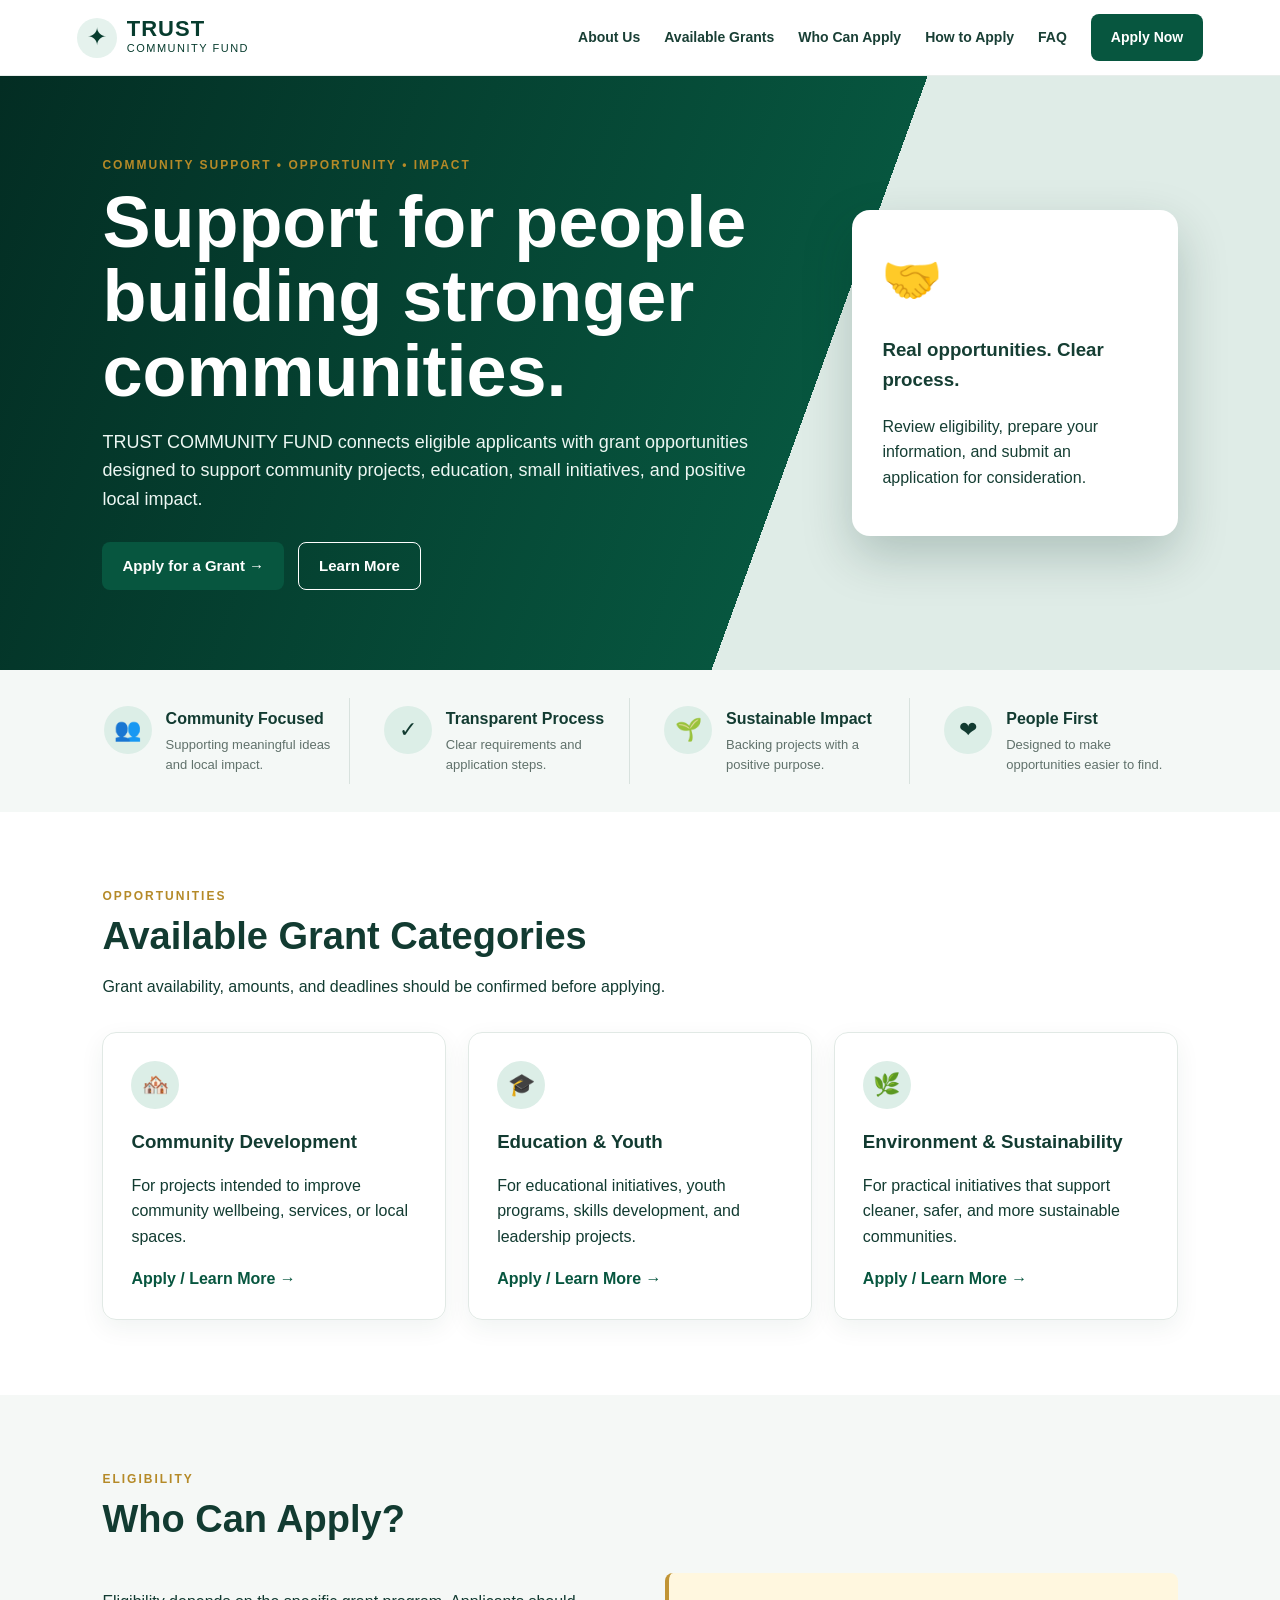
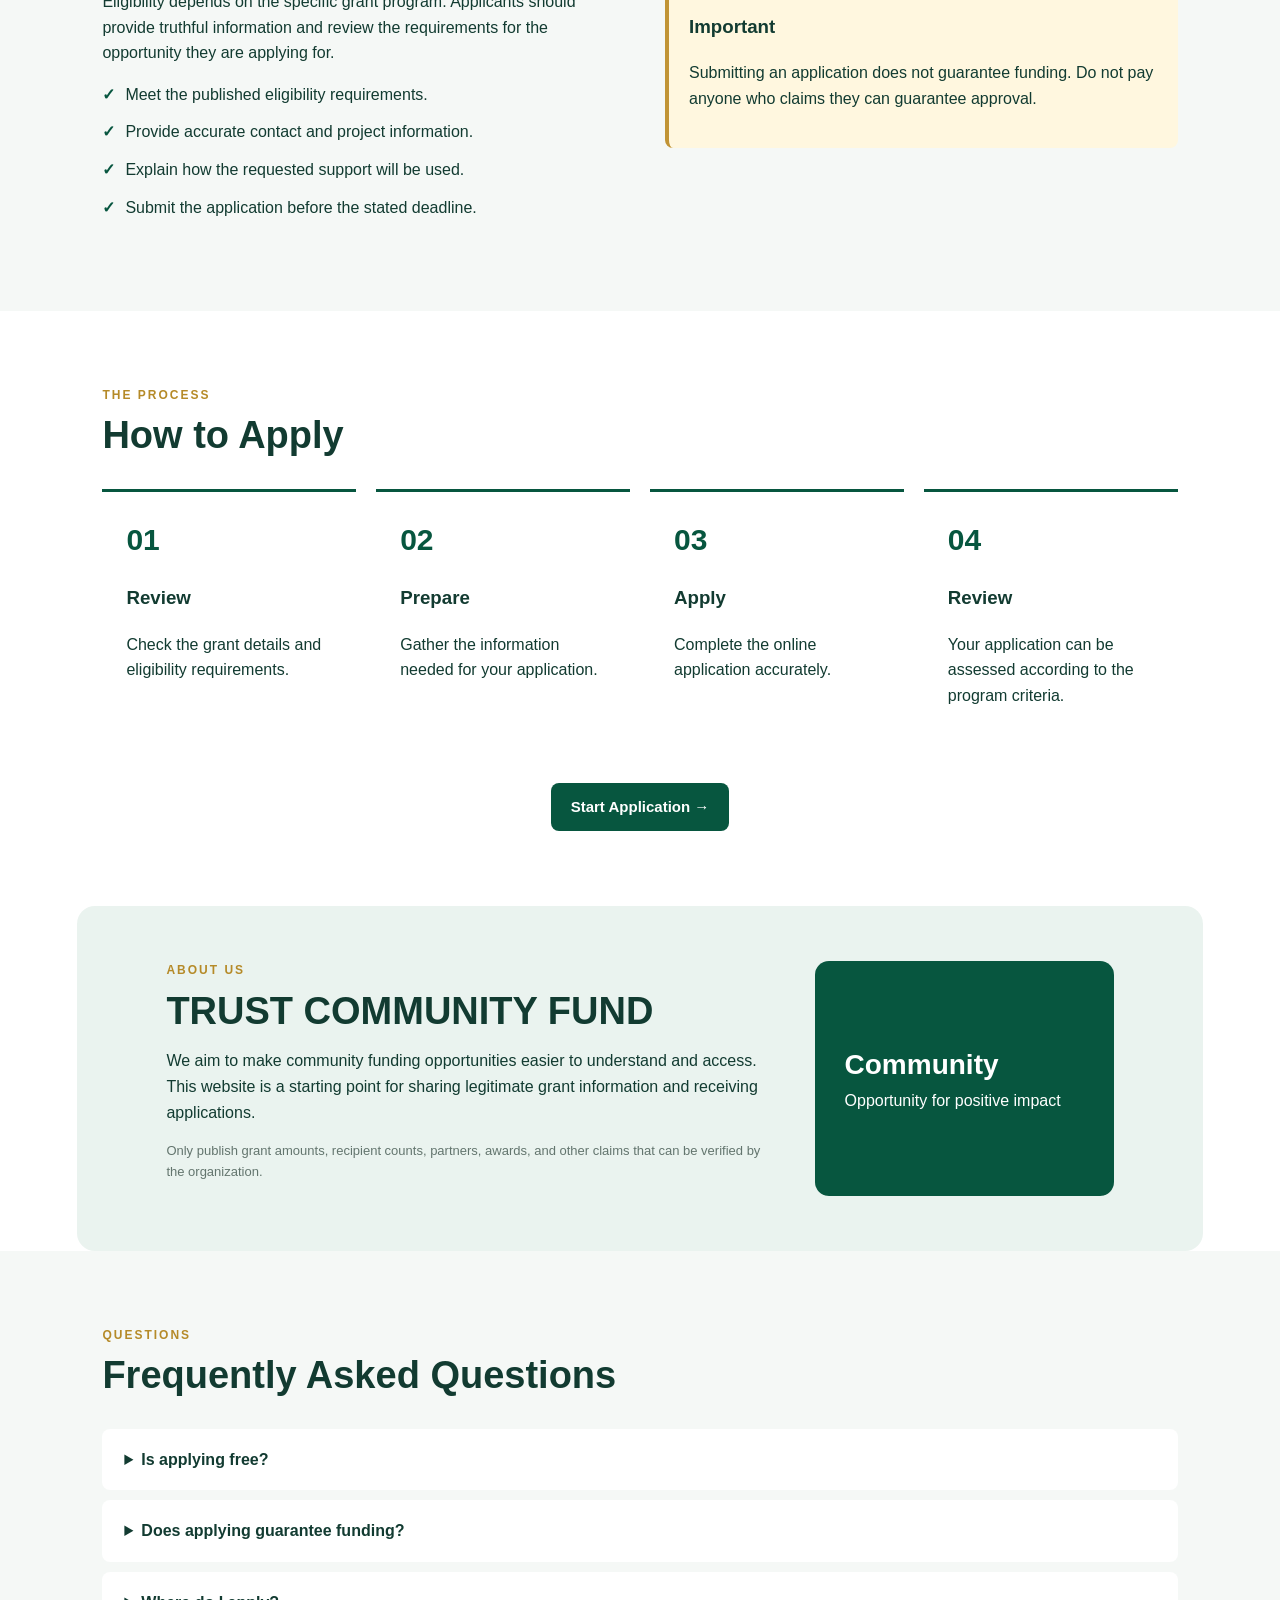
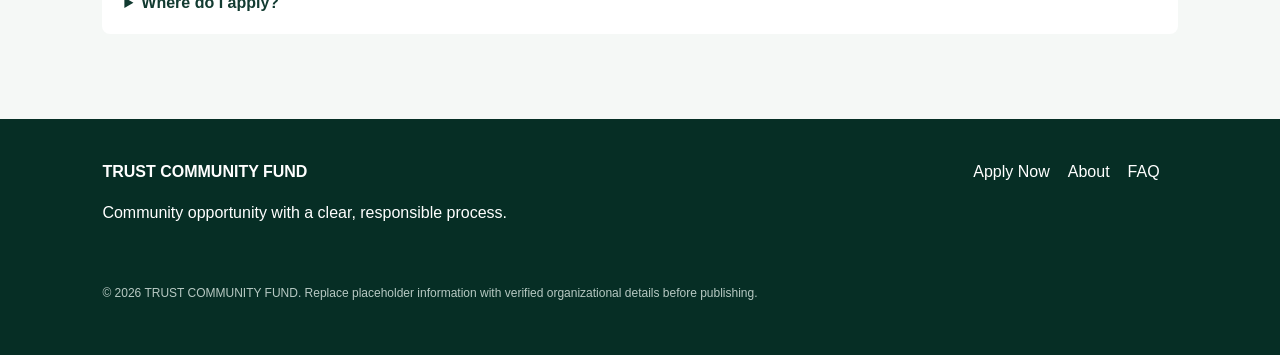
==== index.html @ 3b3b75ef "Add TRUST COMMUNITY FUND website Initial website files for TRUST COMMUNITY FUND, including the homep" ====
<!DOCTYPE html>
<html lang="en">
<head>
  <meta charset="UTF-8">
  <meta name="viewport" content="width=device-width, initial-scale=1.0">
  <title>TRUST COMMUNITY FUND | Community Grants</title>
  <link rel="stylesheet" href="style.css">
</head>
<body>
  <header class="site-header">
    <a class="brand" href="index.html">
      <span class="brand-mark">✦</span>
      <span><strong>TRUST</strong><small>COMMUNITY FUND</small></span>
    </a>
    <button class="menu-btn" aria-label="Open menu">☰</button>
    <nav>
      <a href="#about">About Us</a>
      <a href="#grants">Available Grants</a>
      <a href="#eligibility">Who Can Apply</a>
      <a href="#how">How to Apply</a>
      <a href="#faq">FAQ</a>
      <a class="nav-apply" href="apply.html">Apply Now</a>
    </nav>
  </header>

  <main>
    <section class="hero">
      <div class="hero-copy">
        <p class="eyebrow">COMMUNITY SUPPORT • OPPORTUNITY • IMPACT</p>
        <h1>Support for people building stronger communities.</h1>
        <p class="hero-text">TRUST COMMUNITY FUND connects eligible applicants with grant opportunities designed to support community projects, education, small initiatives, and positive local impact.</p>
        <div class="hero-actions">
          <a class="btn primary" href="apply.html">Apply for a Grant →</a>
          <a class="btn secondary" href="#about">Learn More</a>
        </div>
      </div>
      <div class="hero-card">
        <span class="hero-icon">🤝</span>
        <h3>Real opportunities. Clear process.</h3>
        <p>Review eligibility, prepare your information, and submit an application for consideration.</p>
      </div>
    </section>

    <section class="values">
      <div><span>👥</span><div><b>Community Focused</b><p>Supporting meaningful ideas and local impact.</p></div></div>
      <div><span>✓</span><div><b>Transparent Process</b><p>Clear requirements and application steps.</p></div></div>
      <div><span>🌱</span><div><b>Sustainable Impact</b><p>Backing projects with a positive purpose.</p></div></div>
      <div><span>❤</span><div><b>People First</b><p>Designed to make opportunities easier to find.</p></div></div>
    </section>

    <section id="grants" class="section">
      <div class="section-heading">
        <p class="eyebrow">OPPORTUNITIES</p>
        <h2>Available Grant Categories</h2>
        <p>Grant availability, amounts, and deadlines should be confirmed before applying.</p>
      </div>
      <div class="cards">
        <article class="card"><div class="card-icon">🏘️</div><h3>Community Development</h3><p>For projects intended to improve community wellbeing, services, or local spaces.</p><a href="apply.html">Apply / Learn More →</a></article>
        <article class="card"><div class="card-icon">🎓</div><h3>Education & Youth</h3><p>For educational initiatives, youth programs, skills development, and leadership projects.</p><a href="apply.html">Apply / Learn More →</a></article>
        <article class="card"><div class="card-icon">🌿</div><h3>Environment & Sustainability</h3><p>For practical initiatives that support cleaner, safer, and more sustainable communities.</p><a href="apply.html">Apply / Learn More →</a></article>
      </div>
    </section>

    <section id="eligibility" class="section light">
      <div class="section-heading">
        <p class="eyebrow">ELIGIBILITY</p>
        <h2>Who Can Apply?</h2>
      </div>
      <div class="two-col">
        <div>
          <p>Eligibility depends on the specific grant program. Applicants should provide truthful information and review the requirements for the opportunity they are applying for.</p>
          <ul class="checks">
            <li>Meet the published eligibility requirements.</li>
            <li>Provide accurate contact and project information.</li>
            <li>Explain how the requested support will be used.</li>
            <li>Submit the application before the stated deadline.</li>
          </ul>
        </div>
        <div class="notice">
          <h3>Important</h3>
          <p>Submitting an application does not guarantee funding. Do not pay anyone who claims they can guarantee approval.</p>
        </div>
      </div>
    </section>

    <section id="how" class="section">
      <div class="section-heading">
        <p class="eyebrow">THE PROCESS</p>
        <h2>How to Apply</h2>
      </div>
      <div class="steps">
        <div><strong>01</strong><h3>Review</h3><p>Check the grant details and eligibility requirements.</p></div>
        <div><strong>02</strong><h3>Prepare</h3><p>Gather the information needed for your application.</p></div>
        <div><strong>03</strong><h3>Apply</h3><p>Complete the online application accurately.</p></div>
        <div><strong>04</strong><h3>Review</h3><p>Your application can be assessed according to the program criteria.</p></div>
      </div>
      <div class="center"><a class="btn primary" href="apply.html">Start Application →</a></div>
    </section>

    <section id="about" class="about">
      <div>
        <p class="eyebrow">ABOUT US</p>
        <h2>TRUST COMMUNITY FUND</h2>
        <p>We aim to make community funding opportunities easier to understand and access. This website is a starting point for sharing legitimate grant information and receiving applications.</p>
        <p class="small">Only publish grant amounts, recipient counts, partners, awards, and other claims that can be verified by the organization.</p>
      </div>
      <div class="about-stat"><b>Community</b><span>Opportunity for positive impact</span></div>
    </section>

    <section id="faq" class="section light">
      <div class="section-heading"><p class="eyebrow">QUESTIONS</p><h2>Frequently Asked Questions</h2></div>
      <details><summary>Is applying free?</summary><p>A legitimate grant application should clearly state any fees. Do not send money to someone promising guaranteed approval.</p></details>
      <details><summary>Does applying guarantee funding?</summary><p>No. Applications should be reviewed against the published criteria.</p></details>
      <details><summary>Where do I apply?</summary><p>Use the official application page linked from the “Apply Now” buttons on this website.</p></details>
    </section>
  </main>

  <footer>
    <div><strong>TRUST COMMUNITY FUND</strong><p>Community opportunity with a clear, responsible process.</p></div>
    <div><a href="apply.html">Apply Now</a><a href="#about">About</a><a href="#faq">FAQ</a></div>
    <p class="copyright">© 2026 TRUST COMMUNITY FUND. Replace placeholder information with verified organizational details before publishing.</p>
  </footer>
  <script src="script.js"></script>
</body>
</html>
---- style.css ----
*{box-sizing:border-box}html{scroll-behavior:smooth}body{margin:0;font-family:Inter,Arial,sans-serif;color:#123b31;background:#fff;line-height:1.6}.site-header{height:76px;padding:0 6%;display:flex;align-items:center;justify-content:space-between;border-bottom:1px solid #e8eeeb;background:#fff;position:sticky;top:0;z-index:10}.brand{display:flex;align-items:center;gap:10px;color:#073c2e;text-decoration:none}.brand-mark{width:40px;height:40px;border-radius:50%;background:#e5f2ed;display:grid;place-items:center;font-size:24px}.brand strong{display:block;font-size:22px;letter-spacing:1px;line-height:1}.brand small{display:block;font-size:11px;letter-spacing:1.5px}.site-header nav{display:flex;align-items:center;gap:24px}.site-header nav a{color:#193f35;text-decoration:none;font-weight:600;font-size:14px}.nav-apply,.btn.primary{background:#07563f;color:#fff!important;padding:12px 20px;border-radius:8px}.menu-btn{display:none;background:none;border:0;font-size:24px}.hero{min-height:520px;padding:80px 8%;display:flex;align-items:center;gap:50px;background:linear-gradient(110deg,#032d23 0%,#07563f 62%,#dfece7 62%);color:#fff}.hero-copy{max-width:700px}.eyebrow{font-size:12px;letter-spacing:2px;font-weight:800;color:#b58a28;margin:0 0 10px}.hero h1{font-size:clamp(42px,6vw,72px);line-height:1.03;margin:0 0 20px}.hero-text{font-size:18px;max-width:650px;color:#edf7f3}.hero-actions{display:flex;gap:14px;margin-top:28px}.btn{display:inline-block;text-decoration:none;border:0;cursor:pointer;font-weight:800;font-size:15px}.btn.secondary{color:#fff;border:1px solid #fff;padding:11px 20px;border-radius:8px}.hero-card{max-width:360px;background:#fff;color:#153e33;padding:30px;border-radius:18px;box-shadow:0 20px 50px #002c2338}.hero-icon{font-size:48px}.values{display:grid;grid-template-columns:repeat(4,1fr);gap:20px;padding:28px 7%;background:#f4f8f6}.values>div{display:flex;gap:14px;align-items:flex-start;padding:8px 14px;border-right:1px solid #d8e2de}.values>div:last-child{border:0}.values span,.card-icon{width:48px;height:48px;border-radius:50%;display:grid;place-items:center;background:#dceee7;flex:none;font-size:22px}.values p{margin:3px 0 0;font-size:13px;color:#60716b}.section{padding:75px 8%}.section-heading{max-width:700px;margin-bottom:32px}.section h2,.about h2{font-size:38px;line-height:1.1;margin:0 0 12px}.cards{display:grid;grid-template-columns:repeat(3,1fr);gap:22px}.card{border:1px solid #e1e9e5;border-radius:14px;padding:28px;box-shadow:0 8px 25px #153e3310}.card h3{margin:18px 0 8px}.card a{color:#07563f;font-weight:800;text-decoration:none}.light{background:#f5f8f6}.two-col{display:grid;grid-template-columns:1fr 1fr;gap:50px;align-items:start}.checks{padding:0;list-style:none}.checks li{margin:12px 0}.checks li:before{content:"✓";font-weight:bold;margin-right:10px;color:#07563f}.notice{background:#fff7df;border-left:4px solid #c19435;padding:20px;border-radius:8px}.steps{display:grid;grid-template-columns:repeat(4,1fr);gap:20px}.steps>div{padding:24px;border-top:3px solid #07563f}.steps strong{font-size:30px;color:#07563f}.center{text-align:center;margin-top:35px}.about{margin:0 6%;padding:55px 7%;border-radius:18px;background:#eaf3ef;display:grid;grid-template-columns:2fr 1fr;gap:50px}.about-stat{background:#07563f;color:#fff;border-radius:14px;padding:30px;display:flex;flex-direction:column;justify-content:center}.about-stat b{font-size:28px}.small{font-size:13px;color:#63756e}.section details{background:#fff;margin:10px 0;padding:18px 22px;border-radius:8px}.section summary{cursor:pointer;font-weight:800}.section details p{margin-bottom:0}footer{padding:40px 8%;background:#062e25;color:#fff;display:flex;justify-content:space-between;gap:30px;flex-wrap:wrap}footer a{color:#fff;margin-right:18px;text-decoration:none}.copyright{width:100%;font-size:12px;color:#b7c9c3}.apply-hero{padding:70px 8%;background:#eaf3ef}.apply-hero h1{font-size:52px;margin:0}.form-wrap{padding:55px 8%;max-width:1000px;margin:auto}.form-wrap form{background:#fff;border:1px solid #e0e8e4;border-radius:16px;padding:35px;box-shadow:0 10px 30px #153e3310}.form-wrap h2{margin-top:0;padding-top:10px}.form-grid{display:grid;grid-template-columns:1fr 1fr;gap:20px}label{display:block;font-weight:700;margin:15px 0}input,select,textarea{width:100%;margin-top:7px;padding:13px;border:1px solid #cfdad5;border-radius:7px;font:inherit}.consent{display:flex;gap:10px;align-items:flex-start}.consent input{width:auto;margin-top:6px}.form-message{font-weight:700;color:#07563f}@media(max-width:850px){.site-header nav{display:none}.menu-btn{display:block}.hero{padding:55px 7%;background:#07563f;flex-direction:column;align-items:flex-start}.values,.cards,.steps{grid-template-columns:1fr 1fr}.two-col,.about{grid-template-columns:1fr}.site-header{padding:0 5%}}@media(max-width:560px){.values,.cards,.steps,.form-grid{grid-template-columns:1fr}.hero h1{font-size:44px}.section{padding:55px 6%}.about{margin:0 4%;padding:35px 6%}.form-wrap{padding:35px 5%}.form-wrap form{padding:22px}}
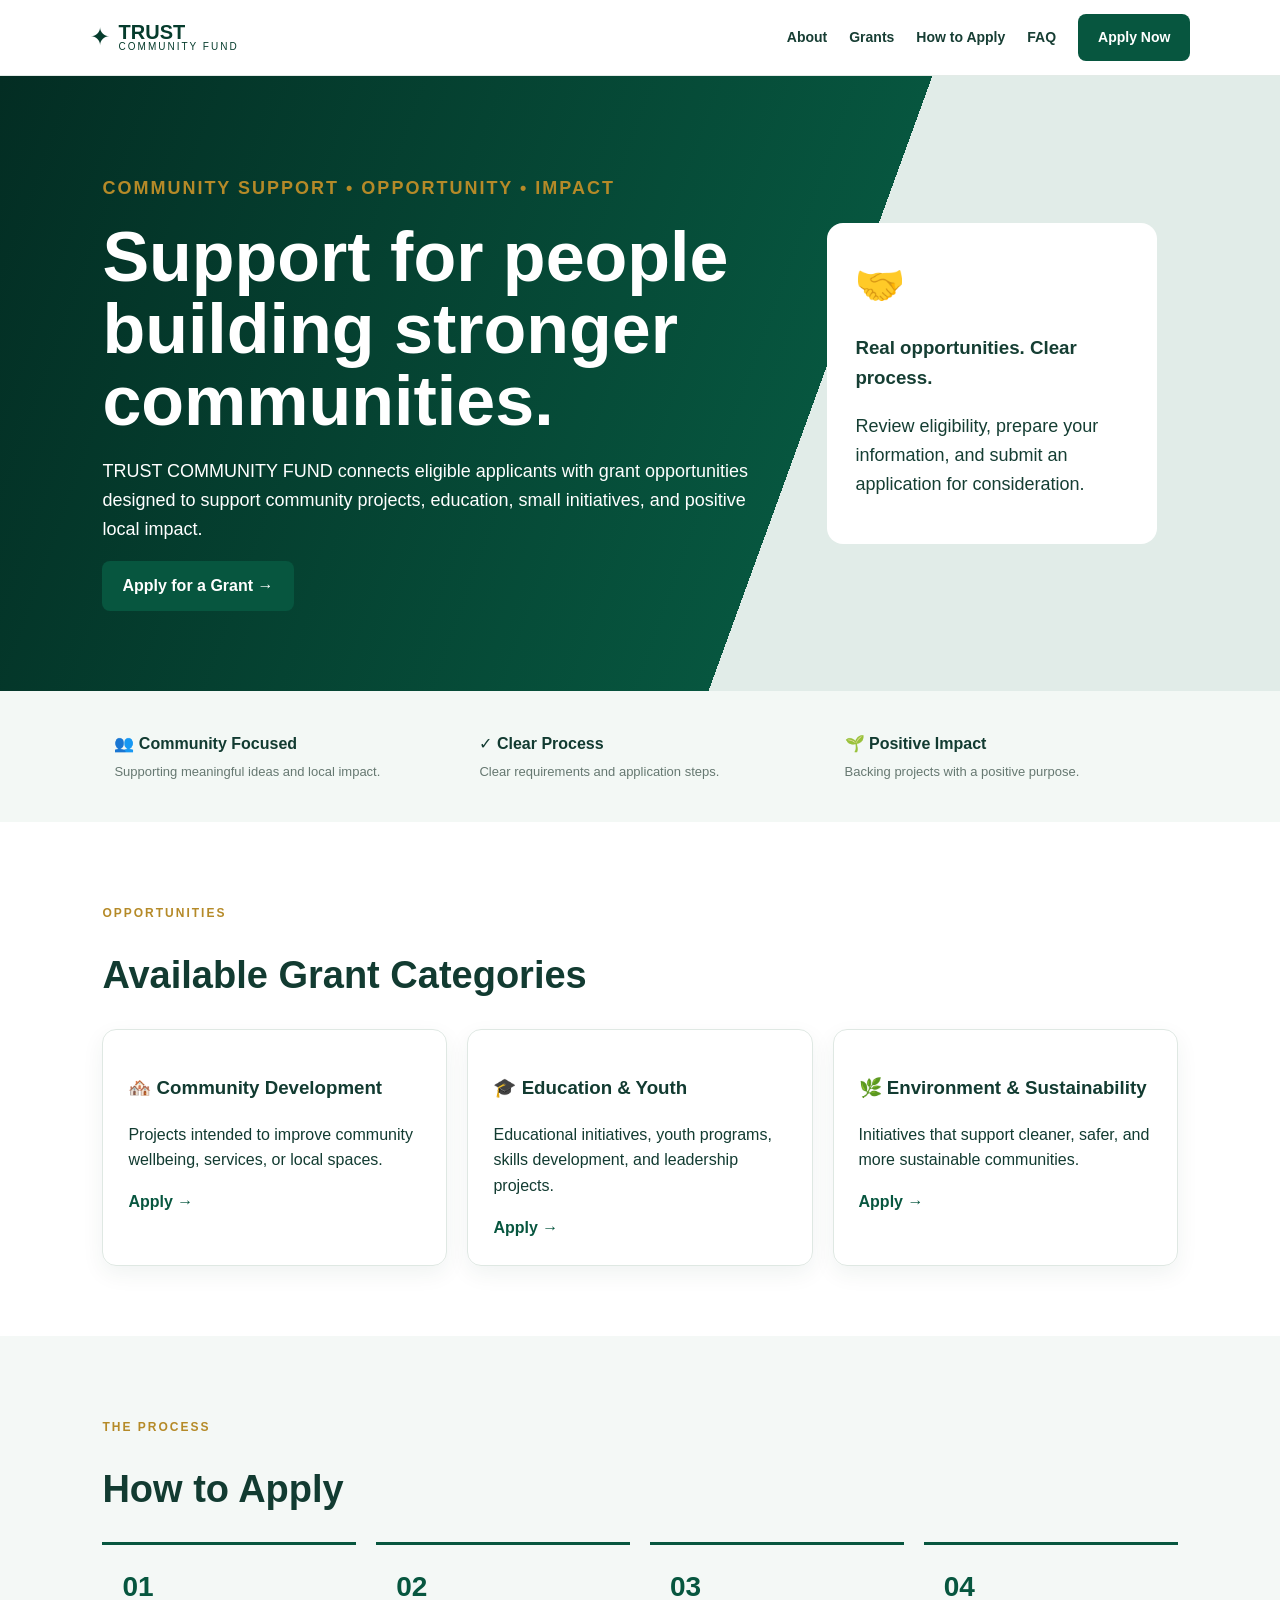
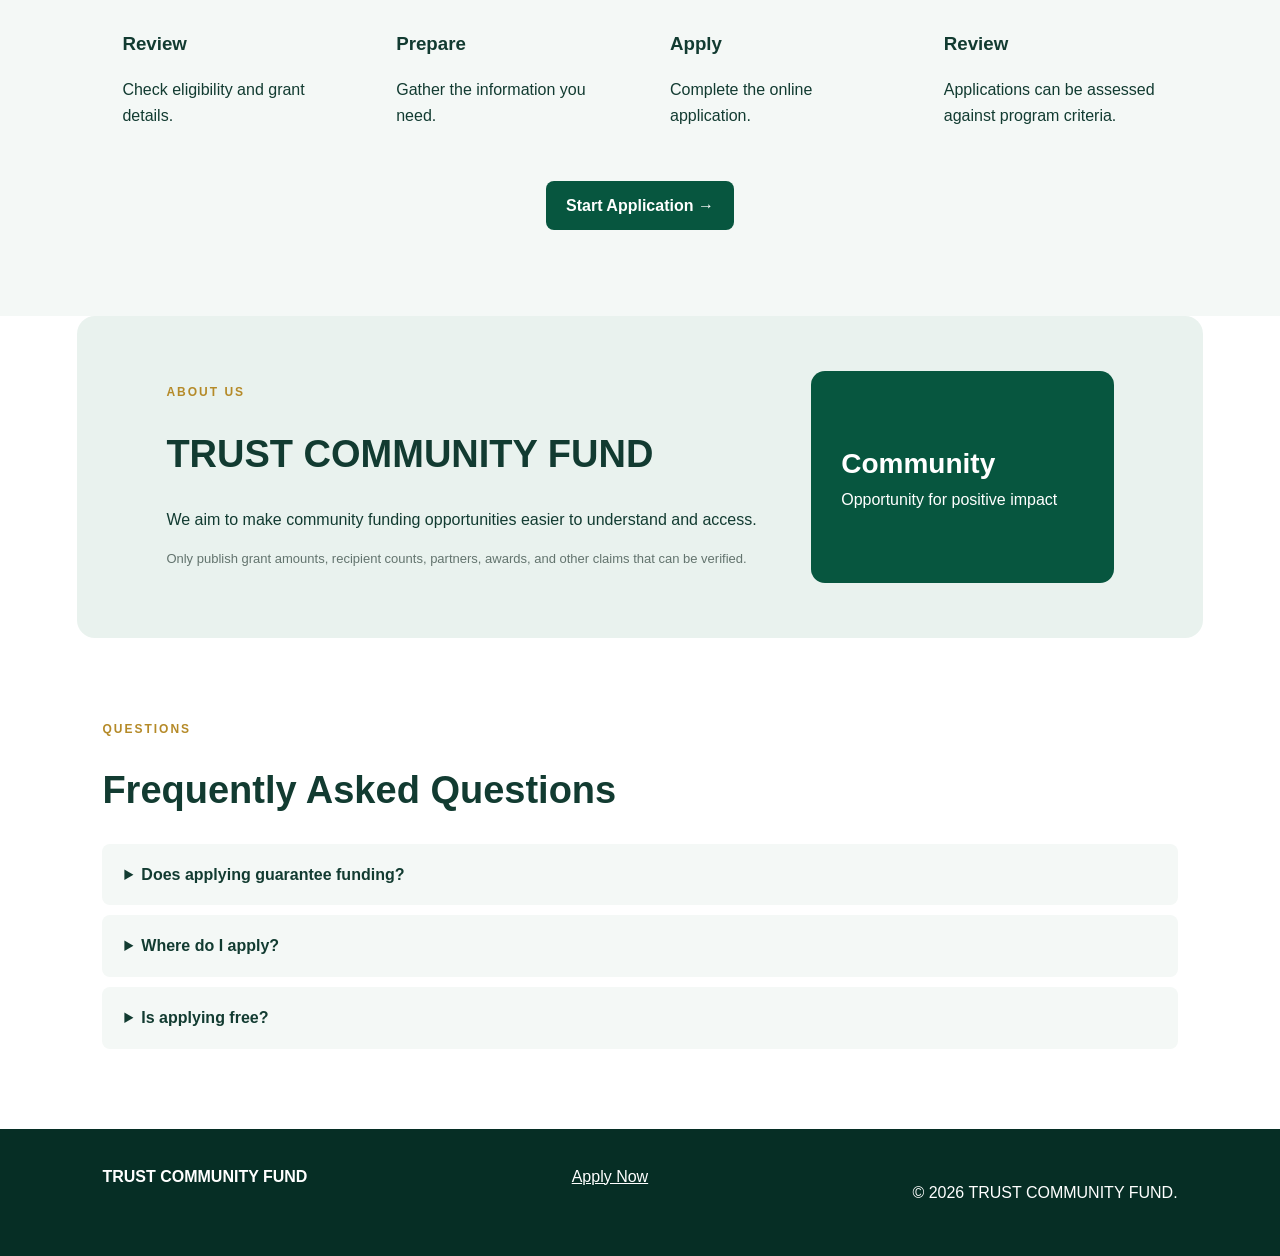
==== commit b17d93b9: "Add TRUST COMMUNITY FUND website" ====
--- a/index.html
+++ b/index.html
@@ -1,125 +1,12 @@
-<!DOCTYPE html>
-<html lang="en">
-<head>
-  <meta charset="UTF-8">
-  <meta name="viewport" content="width=device-width, initial-scale=1.0">
-  <title>TRUST COMMUNITY FUND | Community Grants</title>
-  <link rel="stylesheet" href="style.css">
-</head>
+<!doctype html>
+<html lang="en"><head><meta charset="utf-8"><meta name="viewport" content="width=device-width,initial-scale=1"><title>TRUST COMMUNITY FUND</title><link rel="stylesheet" href="style.css"></head>
 <body>
-  <header class="site-header">
-    <a class="brand" href="index.html">
-      <span class="brand-mark">✦</span>
-      <span><strong>TRUST</strong><small>COMMUNITY FUND</small></span>
-    </a>
-    <button class="menu-btn" aria-label="Open menu">☰</button>
-    <nav>
-      <a href="#about">About Us</a>
-      <a href="#grants">Available Grants</a>
-      <a href="#eligibility">Who Can Apply</a>
-      <a href="#how">How to Apply</a>
-      <a href="#faq">FAQ</a>
-      <a class="nav-apply" href="apply.html">Apply Now</a>
-    </nav>
-  </header>
-
-  <main>
-    <section class="hero">
-      <div class="hero-copy">
-        <p class="eyebrow">COMMUNITY SUPPORT • OPPORTUNITY • IMPACT</p>
-        <h1>Support for people building stronger communities.</h1>
-        <p class="hero-text">TRUST COMMUNITY FUND connects eligible applicants with grant opportunities designed to support community projects, education, small initiatives, and positive local impact.</p>
-        <div class="hero-actions">
-          <a class="btn primary" href="apply.html">Apply for a Grant →</a>
-          <a class="btn secondary" href="#about">Learn More</a>
-        </div>
-      </div>
-      <div class="hero-card">
-        <span class="hero-icon">🤝</span>
-        <h3>Real opportunities. Clear process.</h3>
-        <p>Review eligibility, prepare your information, and submit an application for consideration.</p>
-      </div>
-    </section>
-
-    <section class="values">
-      <div><span>👥</span><div><b>Community Focused</b><p>Supporting meaningful ideas and local impact.</p></div></div>
-      <div><span>✓</span><div><b>Transparent Process</b><p>Clear requirements and application steps.</p></div></div>
-      <div><span>🌱</span><div><b>Sustainable Impact</b><p>Backing projects with a positive purpose.</p></div></div>
-      <div><span>❤</span><div><b>People First</b><p>Designed to make opportunities easier to find.</p></div></div>
-    </section>
-
-    <section id="grants" class="section">
-      <div class="section-heading">
-        <p class="eyebrow">OPPORTUNITIES</p>
-        <h2>Available Grant Categories</h2>
-        <p>Grant availability, amounts, and deadlines should be confirmed before applying.</p>
-      </div>
-      <div class="cards">
-        <article class="card"><div class="card-icon">🏘️</div><h3>Community Development</h3><p>For projects intended to improve community wellbeing, services, or local spaces.</p><a href="apply.html">Apply / Learn More →</a></article>
-        <article class="card"><div class="card-icon">🎓</div><h3>Education & Youth</h3><p>For educational initiatives, youth programs, skills development, and leadership projects.</p><a href="apply.html">Apply / Learn More →</a></article>
-        <article class="card"><div class="card-icon">🌿</div><h3>Environment & Sustainability</h3><p>For practical initiatives that support cleaner, safer, and more sustainable communities.</p><a href="apply.html">Apply / Learn More →</a></article>
-      </div>
-    </section>
-
-    <section id="eligibility" class="section light">
-      <div class="section-heading">
-        <p class="eyebrow">ELIGIBILITY</p>
-        <h2>Who Can Apply?</h2>
-      </div>
-      <div class="two-col">
-        <div>
-          <p>Eligibility depends on the specific grant program. Applicants should provide truthful information and review the requirements for the opportunity they are applying for.</p>
-          <ul class="checks">
-            <li>Meet the published eligibility requirements.</li>
-            <li>Provide accurate contact and project information.</li>
-            <li>Explain how the requested support will be used.</li>
-            <li>Submit the application before the stated deadline.</li>
-          </ul>
-        </div>
-        <div class="notice">
-          <h3>Important</h3>
-          <p>Submitting an application does not guarantee funding. Do not pay anyone who claims they can guarantee approval.</p>
-        </div>
-      </div>
-    </section>
-
-    <section id="how" class="section">
-      <div class="section-heading">
-        <p class="eyebrow">THE PROCESS</p>
-        <h2>How to Apply</h2>
-      </div>
-      <div class="steps">
-        <div><strong>01</strong><h3>Review</h3><p>Check the grant details and eligibility requirements.</p></div>
-        <div><strong>02</strong><h3>Prepare</h3><p>Gather the information needed for your application.</p></div>
-        <div><strong>03</strong><h3>Apply</h3><p>Complete the online application accurately.</p></div>
-        <div><strong>04</strong><h3>Review</h3><p>Your application can be assessed according to the program criteria.</p></div>
-      </div>
-      <div class="center"><a class="btn primary" href="apply.html">Start Application →</a></div>
-    </section>
-
-    <section id="about" class="about">
-      <div>
-        <p class="eyebrow">ABOUT US</p>
-        <h2>TRUST COMMUNITY FUND</h2>
-        <p>We aim to make community funding opportunities easier to understand and access. This website is a starting point for sharing legitimate grant information and receiving applications.</p>
-        <p class="small">Only publish grant amounts, recipient counts, partners, awards, and other claims that can be verified by the organization.</p>
-      </div>
-      <div class="about-stat"><b>Community</b><span>Opportunity for positive impact</span></div>
-    </section>
-
-    <section id="faq" class="section light">
-      <div class="section-heading"><p class="eyebrow">QUESTIONS</p><h2>Frequently Asked Questions</h2></div>
-      <details><summary>Is applying free?</summary><p>A legitimate grant application should clearly state any fees. Do not send money to someone promising guaranteed approval.</p></details>
-      <details><summary>Does applying guarantee funding?</summary><p>No. Applications should be reviewed against the published criteria.</p></details>
-      <details><summary>Where do I apply?</summary><p>Use the official application page linked from the “Apply Now” buttons on this website.</p></details>
-    </section>
-  </main>
-
-  <footer>
-    <div><strong>TRUST COMMUNITY FUND</strong><p>Community opportunity with a clear, responsible process.</p></div>
-    <div><a href="apply.html">Apply Now</a><a href="#about">About</a><a href="#faq">FAQ</a></div>
-    <p class="copyright">© 2026 TRUST COMMUNITY FUND. Replace placeholder information with verified organizational details before publishing.</p>
-  </footer>
-  <script src="script.js"></script>
-</body>
-</html>
+<header><a class="brand" href="index.html">✦ <span><b>TRUST</b><small>COMMUNITY FUND</small></span></a><nav><a href="#about">About</a><a href="#grants">Grants</a><a href="#how">How to Apply</a><a href="#faq">FAQ</a><a class="navbtn" href="apply.html">Apply Now</a></nav></header>
+<section class="hero"><div><p class="eyebrow">COMMUNITY SUPPORT • OPPORTUNITY • IMPACT</p><h1>Support for people building stronger communities.</h1><p>TRUST COMMUNITY FUND connects eligible applicants with grant opportunities designed to support community projects, education, small initiatives, and positive local impact.</p><a class="btn" href="apply.html">Apply for a Grant →</a></div><aside>🤝<h3>Real opportunities. Clear process.</h3><p>Review eligibility, prepare your information, and submit an application for consideration.</p></aside></section>
+<section class="features"><div>👥 <b>Community Focused</b><span>Supporting meaningful ideas and local impact.</span></div><div>✓ <b>Clear Process</b><span>Clear requirements and application steps.</span></div><div>🌱 <b>Positive Impact</b><span>Backing projects with a positive purpose.</span></div></section>
+<section id="grants" class="section"><p class="eyebrow">OPPORTUNITIES</p><h2>Available Grant Categories</h2><div class="cards"><article><h3>🏘️ Community Development</h3><p>Projects intended to improve community wellbeing, services, or local spaces.</p><a href="apply.html">Apply →</a></article><article><h3>🎓 Education & Youth</h3><p>Educational initiatives, youth programs, skills development, and leadership projects.</p><a href="apply.html">Apply →</a></article><article><h3>🌿 Environment & Sustainability</h3><p>Initiatives that support cleaner, safer, and more sustainable communities.</p><a href="apply.html">Apply →</a></article></div></section>
+<section id="how" class="section light"><p class="eyebrow">THE PROCESS</p><h2>How to Apply</h2><div class="steps"><div><b>01</b><h3>Review</h3><p>Check eligibility and grant details.</p></div><div><b>02</b><h3>Prepare</h3><p>Gather the information you need.</p></div><div><b>03</b><h3>Apply</h3><p>Complete the online application.</p></div><div><b>04</b><h3>Review</h3><p>Applications can be assessed against program criteria.</p></div></div><p class="center"><a class="btn" href="apply.html">Start Application →</a></p></section>
+<section id="about" class="about"><div><p class="eyebrow">ABOUT US</p><h2>TRUST COMMUNITY FUND</h2><p>We aim to make community funding opportunities easier to understand and access.</p><p class="note">Only publish grant amounts, recipient counts, partners, awards, and other claims that can be verified.</p></div><div class="impact"><b>Community</b><span>Opportunity for positive impact</span></div></section>
+<section id="faq" class="section"><p class="eyebrow">QUESTIONS</p><h2>Frequently Asked Questions</h2><details><summary>Does applying guarantee funding?</summary><p>No. Applications should be reviewed against published criteria.</p></details><details><summary>Where do I apply?</summary><p>Use the Apply Now button to open the official application form.</p></details><details><summary>Is applying free?</summary><p>Never pay anyone who claims they can guarantee approval.</p></details></section>
+<footer><b>TRUST COMMUNITY FUND</b><a href="apply.html">Apply Now</a><p>© 2026 TRUST COMMUNITY FUND.</p></footer>
+</body></html>
--- a/style.css
+++ b/style.css
@@ -1 +1 @@
-*{box-sizing:border-box}html{scroll-behavior:smooth}body{margin:0;font-family:Inter,Arial,sans-serif;color:#123b31;background:#fff;line-height:1.6}.site-header{height:76px;padding:0 6%;display:flex;align-items:center;justify-content:space-between;border-bottom:1px solid #e8eeeb;background:#fff;position:sticky;top:0;z-index:10}.brand{display:flex;align-items:center;gap:10px;color:#073c2e;text-decoration:none}.brand-mark{width:40px;height:40px;border-radius:50%;background:#e5f2ed;display:grid;place-items:center;font-size:24px}.brand strong{display:block;font-size:22px;letter-spacing:1px;line-height:1}.brand small{display:block;font-size:11px;letter-spacing:1.5px}.site-header nav{display:flex;align-items:center;gap:24px}.site-header nav a{color:#193f35;text-decoration:none;font-weight:600;font-size:14px}.nav-apply,.btn.primary{background:#07563f;color:#fff!important;padding:12px 20px;border-radius:8px}.menu-btn{display:none;background:none;border:0;font-size:24px}.hero{min-height:520px;padding:80px 8%;display:flex;align-items:center;gap:50px;background:linear-gradient(110deg,#032d23 0%,#07563f 62%,#dfece7 62%);color:#fff}.hero-copy{max-width:700px}.eyebrow{font-size:12px;letter-spacing:2px;font-weight:800;color:#b58a28;margin:0 0 10px}.hero h1{font-size:clamp(42px,6vw,72px);line-height:1.03;margin:0 0 20px}.hero-text{font-size:18px;max-width:650px;color:#edf7f3}.hero-actions{display:flex;gap:14px;margin-top:28px}.btn{display:inline-block;text-decoration:none;border:0;cursor:pointer;font-weight:800;font-size:15px}.btn.secondary{color:#fff;border:1px solid #fff;padding:11px 20px;border-radius:8px}.hero-card{max-width:360px;background:#fff;color:#153e33;padding:30px;border-radius:18px;box-shadow:0 20px 50px #002c2338}.hero-icon{font-size:48px}.values{display:grid;grid-template-columns:repeat(4,1fr);gap:20px;padding:28px 7%;background:#f4f8f6}.values>div{display:flex;gap:14px;align-items:flex-start;padding:8px 14px;border-right:1px solid #d8e2de}.values>div:last-child{border:0}.values span,.card-icon{width:48px;height:48px;border-radius:50%;display:grid;place-items:center;background:#dceee7;flex:none;font-size:22px}.values p{margin:3px 0 0;font-size:13px;color:#60716b}.section{padding:75px 8%}.section-heading{max-width:700px;margin-bottom:32px}.section h2,.about h2{font-size:38px;line-height:1.1;margin:0 0 12px}.cards{display:grid;grid-template-columns:repeat(3,1fr);gap:22px}.card{border:1px solid #e1e9e5;border-radius:14px;padding:28px;box-shadow:0 8px 25px #153e3310}.card h3{margin:18px 0 8px}.card a{color:#07563f;font-weight:800;text-decoration:none}.light{background:#f5f8f6}.two-col{display:grid;grid-template-columns:1fr 1fr;gap:50px;align-items:start}.checks{padding:0;list-style:none}.checks li{margin:12px 0}.checks li:before{content:"✓";font-weight:bold;margin-right:10px;color:#07563f}.notice{background:#fff7df;border-left:4px solid #c19435;padding:20px;border-radius:8px}.steps{display:grid;grid-template-columns:repeat(4,1fr);gap:20px}.steps>div{padding:24px;border-top:3px solid #07563f}.steps strong{font-size:30px;color:#07563f}.center{text-align:center;margin-top:35px}.about{margin:0 6%;padding:55px 7%;border-radius:18px;background:#eaf3ef;display:grid;grid-template-columns:2fr 1fr;gap:50px}.about-stat{background:#07563f;color:#fff;border-radius:14px;padding:30px;display:flex;flex-direction:column;justify-content:center}.about-stat b{font-size:28px}.small{font-size:13px;color:#63756e}.section details{background:#fff;margin:10px 0;padding:18px 22px;border-radius:8px}.section summary{cursor:pointer;font-weight:800}.section details p{margin-bottom:0}footer{padding:40px 8%;background:#062e25;color:#fff;display:flex;justify-content:space-between;gap:30px;flex-wrap:wrap}footer a{color:#fff;margin-right:18px;text-decoration:none}.copyright{width:100%;font-size:12px;color:#b7c9c3}.apply-hero{padding:70px 8%;background:#eaf3ef}.apply-hero h1{font-size:52px;margin:0}.form-wrap{padding:55px 8%;max-width:1000px;margin:auto}.form-wrap form{background:#fff;border:1px solid #e0e8e4;border-radius:16px;padding:35px;box-shadow:0 10px 30px #153e3310}.form-wrap h2{margin-top:0;padding-top:10px}.form-grid{display:grid;grid-template-columns:1fr 1fr;gap:20px}label{display:block;font-weight:700;margin:15px 0}input,select,textarea{width:100%;margin-top:7px;padding:13px;border:1px solid #cfdad5;border-radius:7px;font:inherit}.consent{display:flex;gap:10px;align-items:flex-start}.consent input{width:auto;margin-top:6px}.form-message{font-weight:700;color:#07563f}@media(max-width:850px){.site-header nav{display:none}.menu-btn{display:block}.hero{padding:55px 7%;background:#07563f;flex-direction:column;align-items:flex-start}.values,.cards,.steps{grid-template-columns:1fr 1fr}.two-col,.about{grid-template-columns:1fr}.site-header{padding:0 5%}}@media(max-width:560px){.values,.cards,.steps,.form-grid{grid-template-columns:1fr}.hero h1{font-size:44px}.section{padding:55px 6%}.about{margin:0 4%;padding:35px 6%}.form-wrap{padding:35px 5%}.form-wrap form{padding:22px}}
+*{box-sizing:border-box}body{margin:0;font-family:Arial,sans-serif;color:#123b31;line-height:1.6}header{height:76px;padding:0 7%;display:flex;align-items:center;justify-content:space-between;border-bottom:1px solid #e3ebe7;background:#fff;position:sticky;top:0;z-index:5}.brand{display:flex;gap:9px;align-items:center;text-decoration:none;color:#063c2d;font-size:24px}.brand span{font-size:20px;line-height:1}.brand small{display:block;font-size:10px;letter-spacing:2px}.brand b{display:block}nav{display:flex;gap:22px;align-items:center}nav a{color:#173e34;text-decoration:none;font-weight:700;font-size:14px}.navbtn,.btn{background:#07563f;color:#fff!important;padding:12px 20px;border-radius:8px;text-decoration:none;font-weight:800;display:inline-block}.hero{padding:80px 8%;min-height:500px;background:linear-gradient(110deg,#032d23 0,#07563f 62%,#e1ece8 62%);color:#fff;display:flex;gap:45px;align-items:center}.hero>div{max-width:680px}.hero h1{font-size:clamp(42px,6vw,70px);line-height:1.03;margin:8px 0 20px}.hero p{font-size:18px}.eyebrow{font-size:12px;letter-spacing:2px;font-weight:800;color:#b58a28}.hero aside{background:#fff;color:#153e33;padding:28px;border-radius:16px;max-width:330px}.hero aside:first-letter{font-size:40px}.features{display:grid;grid-template-columns:repeat(3,1fr);gap:20px;padding:28px 8%;background:#f3f8f5}.features div{padding:12px}.features span{display:block;color:#667871;font-size:13px;margin-top:5px}.section{padding:70px 8%}.light{background:#f4f8f6}.section h2,.about h2{font-size:38px;line-height:1.1}.cards,.steps{display:grid;grid-template-columns:repeat(3,1fr);gap:20px}.cards article{padding:25px;border:1px solid #dfe8e3;border-radius:14px;box-shadow:0 8px 22px #173e3410}.cards a{color:#07563f;font-weight:800;text-decoration:none}.steps{grid-template-columns:repeat(4,1fr)}.steps div{border-top:3px solid #07563f;padding:20px}.steps b{font-size:28px;color:#07563f}.center{text-align:center}.about{margin:0 6%;padding:55px 7%;background:#e9f2ee;border-radius:18px;display:grid;grid-template-columns:2fr 1fr;gap:40px}.impact{background:#07563f;color:#fff;border-radius:14px;padding:30px;display:flex;flex-direction:column;justify-content:center}.impact b{font-size:28px}.note{font-size:13px;color:#63746e}.section details{padding:18px 22px;margin:10px 0;background:#f4f8f6;border-radius:8px}.section summary{font-weight:800;cursor:pointer}footer{background:#062e25;color:#fff;padding:35px 8%;display:flex;gap:25px;justify-content:space-between;flex-wrap:wrap}footer a{color:#fff}.applyhero{padding:70px 8%;background:#e9f2ee}.applyhero h1{font-size:52px;margin:0}.application{max-width:850px;margin:auto;padding:60px 7%}.application{min-height:420px}.warning{margin-top:30px;padding:20px;background:#fff7df;border-left:4px solid #c19435;border-radius:8px}@media(max-width:800px){nav{display:none}.hero{background:#07563f;display:block}.hero aside{margin-top:30px}.features,.cards,.steps,.about{grid-template-columns:1fr}.section{padding:55px 6%}.about{margin:0 4%;padding:35px 6%}.application{padding:45px 6%}}
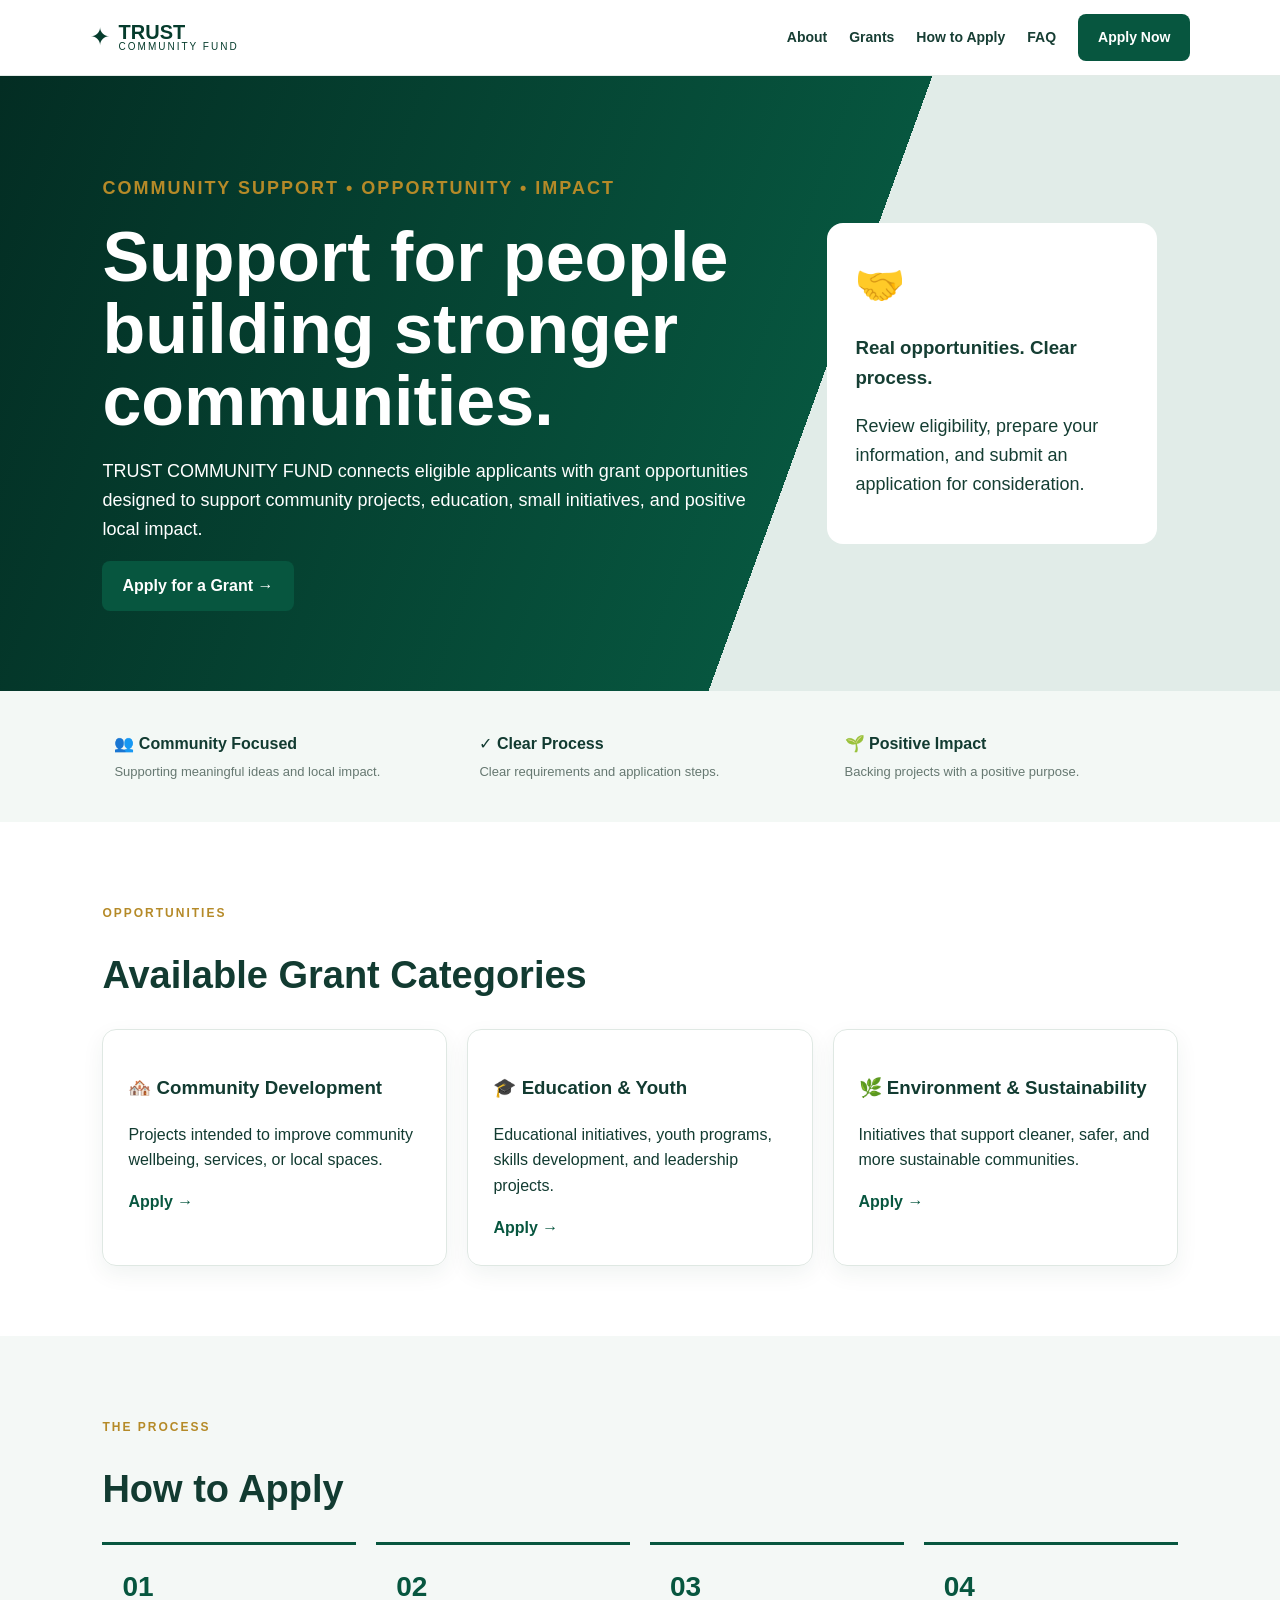
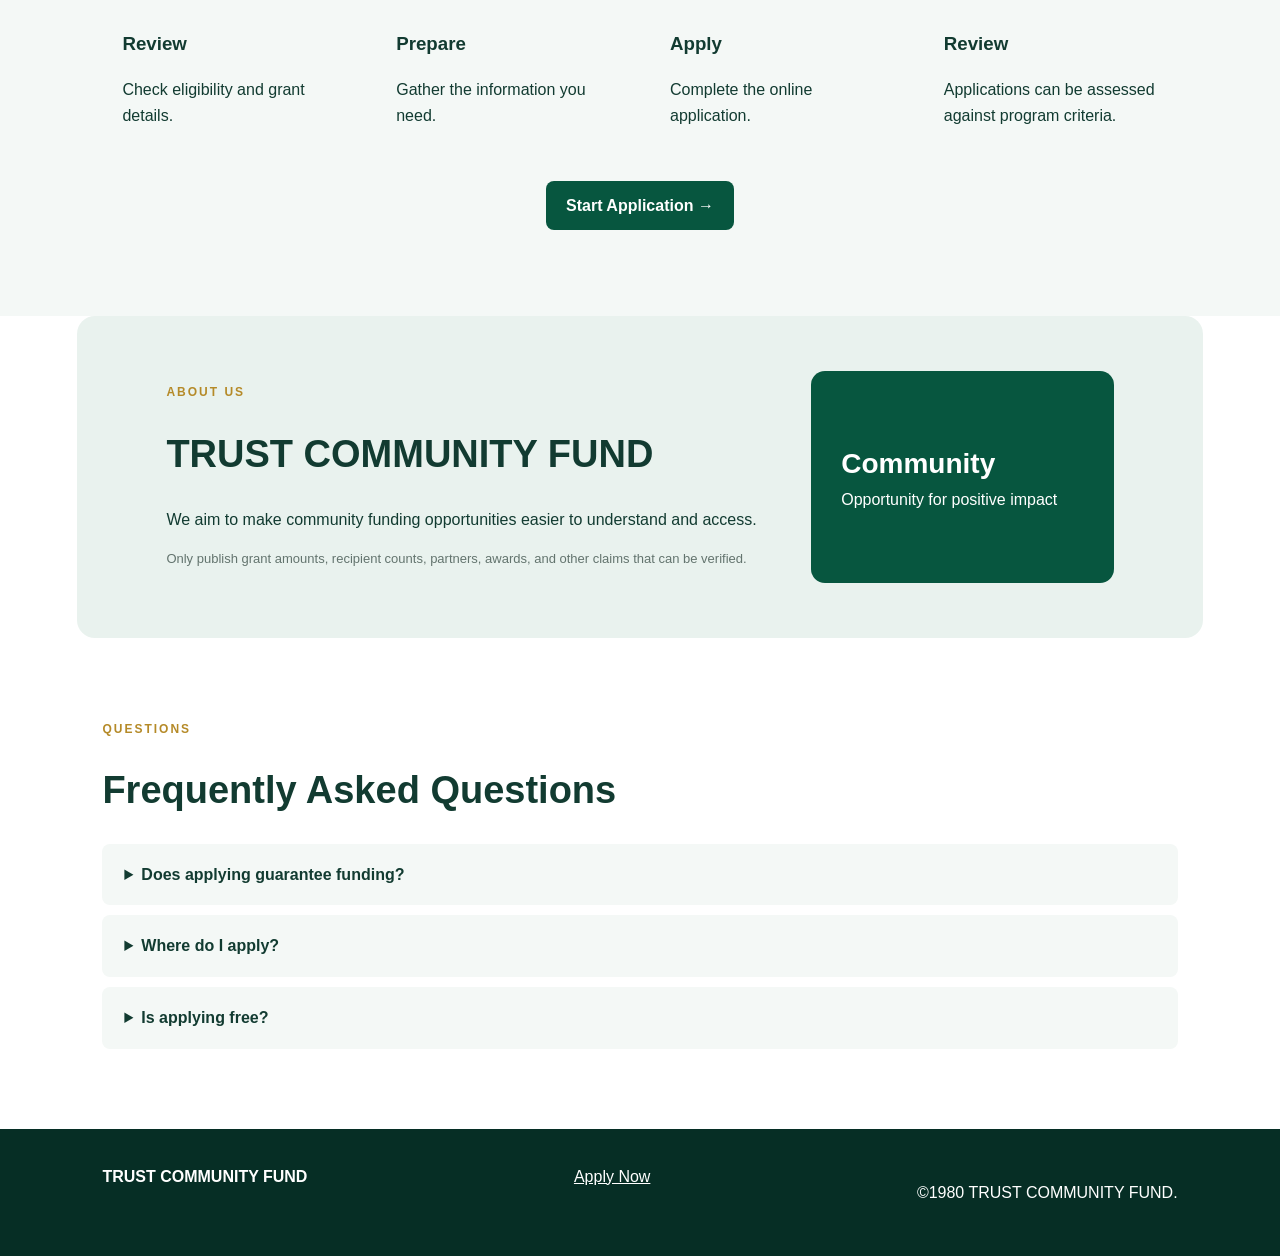
==== commit 27134230: "Update index.html" ====
--- a/index.html
+++ b/index.html
@@ -8,5 +8,5 @@
 <section id="how" class="section light"><p class="eyebrow">THE PROCESS</p><h2>How to Apply</h2><div class="steps"><div><b>01</b><h3>Review</h3><p>Check eligibility and grant details.</p></div><div><b>02</b><h3>Prepare</h3><p>Gather the information you need.</p></div><div><b>03</b><h3>Apply</h3><p>Complete the online application.</p></div><div><b>04</b><h3>Review</h3><p>Applications can be assessed against program criteria.</p></div></div><p class="center"><a class="btn" href="apply.html">Start Application →</a></p></section>
 <section id="about" class="about"><div><p class="eyebrow">ABOUT US</p><h2>TRUST COMMUNITY FUND</h2><p>We aim to make community funding opportunities easier to understand and access.</p><p class="note">Only publish grant amounts, recipient counts, partners, awards, and other claims that can be verified.</p></div><div class="impact"><b>Community</b><span>Opportunity for positive impact</span></div></section>
 <section id="faq" class="section"><p class="eyebrow">QUESTIONS</p><h2>Frequently Asked Questions</h2><details><summary>Does applying guarantee funding?</summary><p>No. Applications should be reviewed against published criteria.</p></details><details><summary>Where do I apply?</summary><p>Use the Apply Now button to open the official application form.</p></details><details><summary>Is applying free?</summary><p>Never pay anyone who claims they can guarantee approval.</p></details></section>
-<footer><b>TRUST COMMUNITY FUND</b><a href="apply.html">Apply Now</a><p>© 2026 TRUST COMMUNITY FUND.</p></footer>
-</body></html>+<footer><b>TRUST COMMUNITY FUND</b><a href="apply.html">Apply Now</a><p>©1980 TRUST COMMUNITY FUND.</p></footer>
+</body></html>
